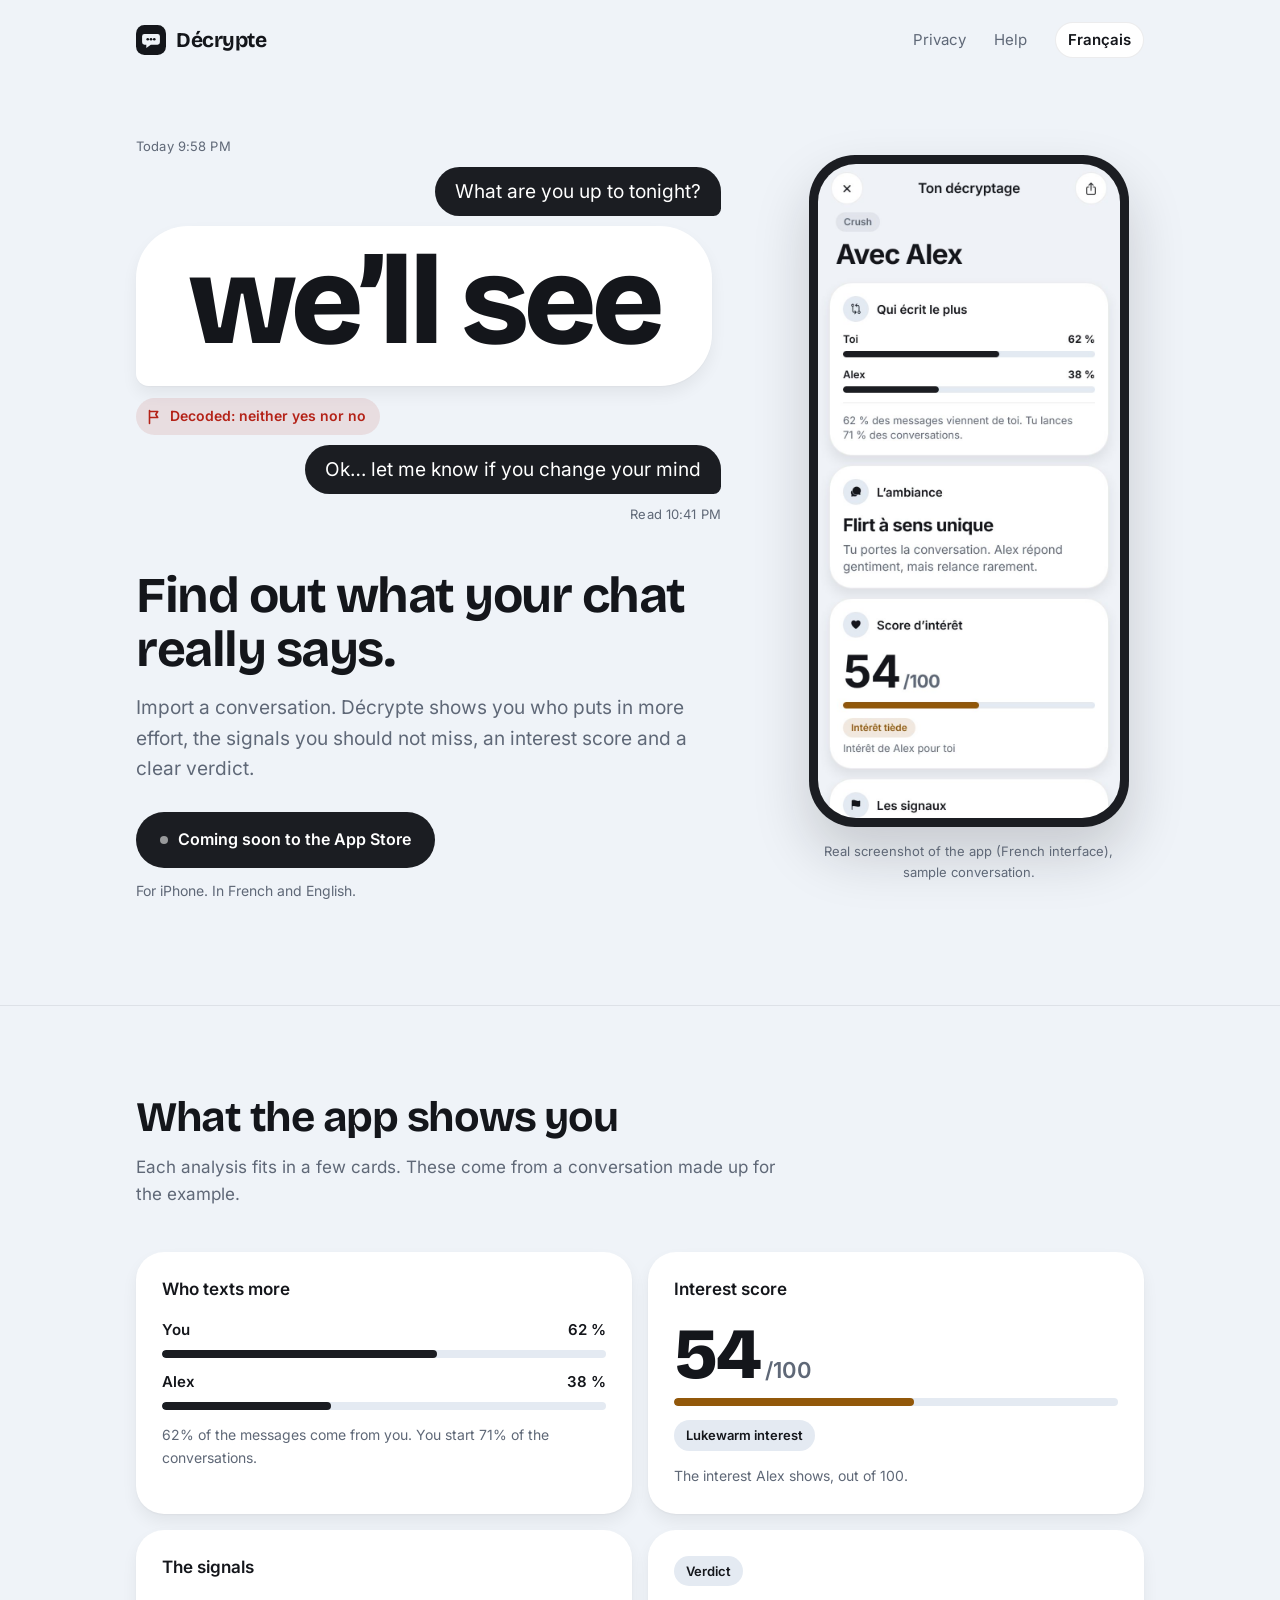
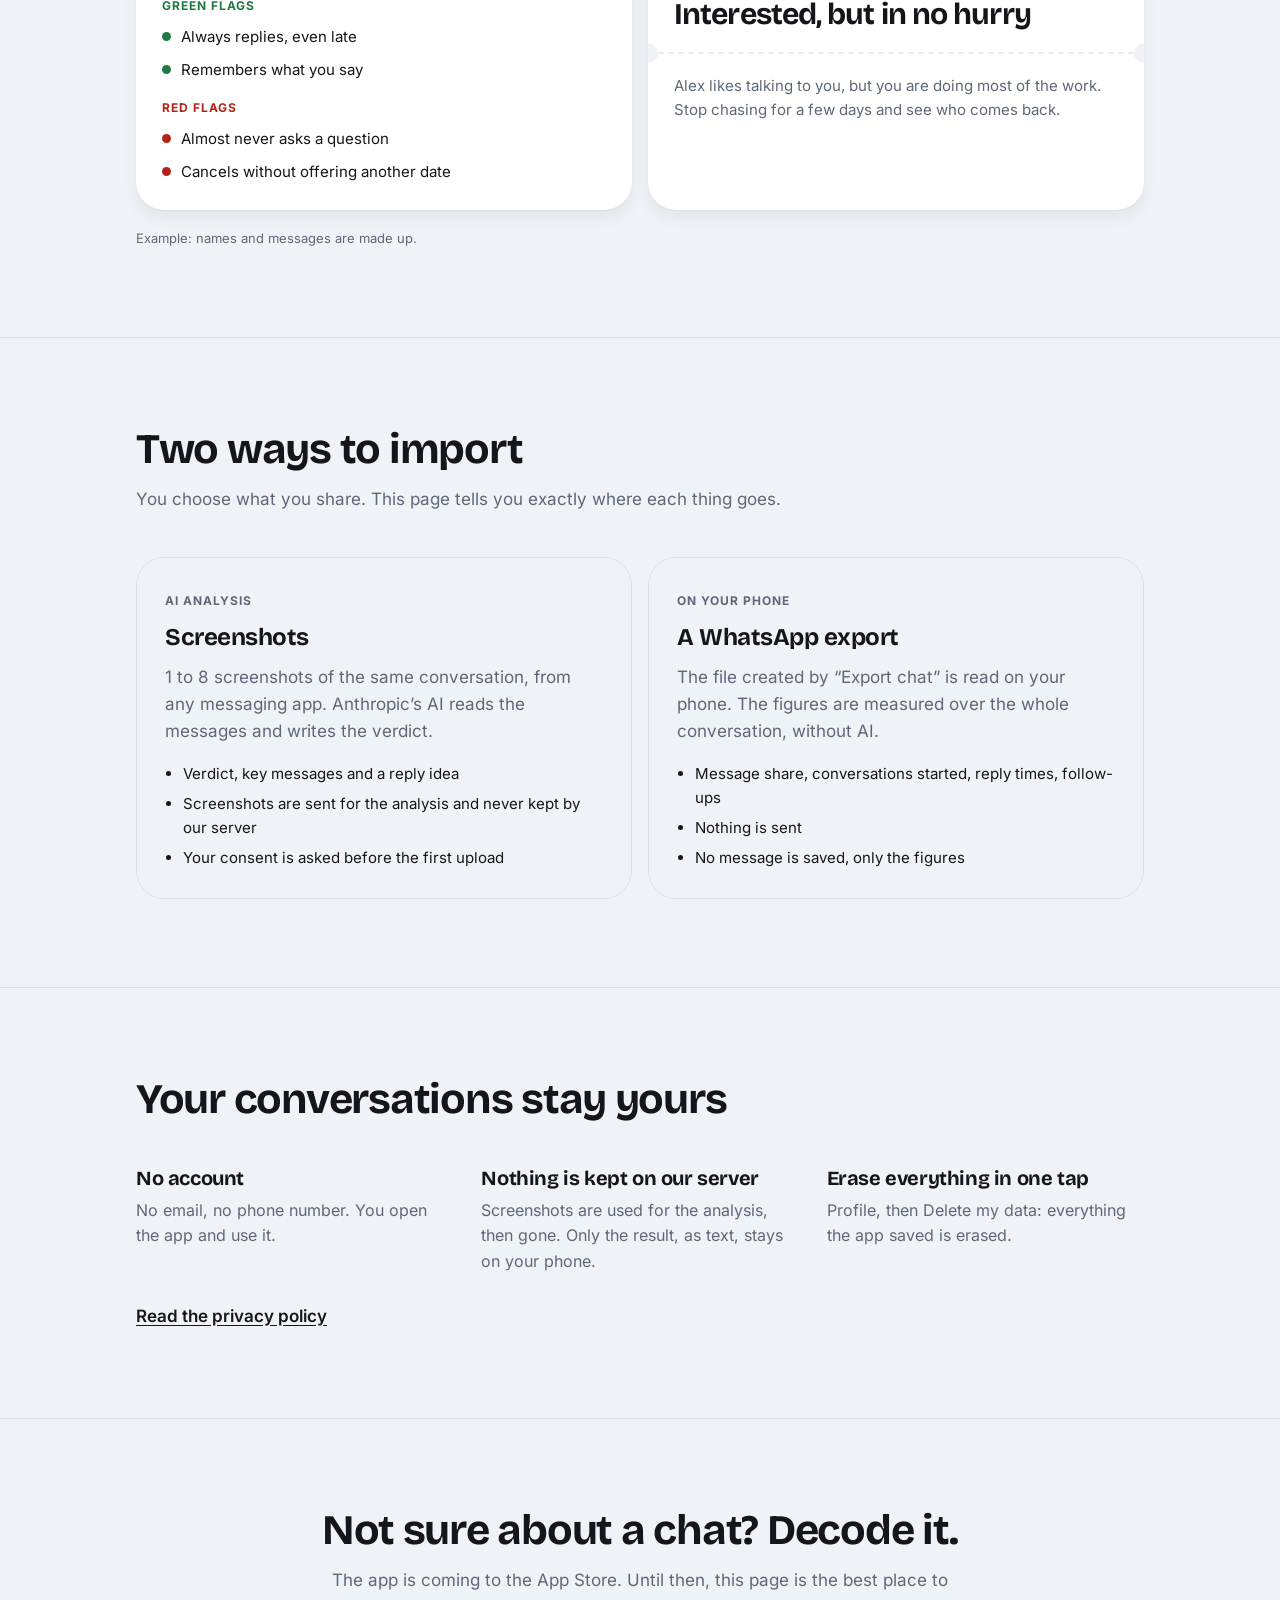
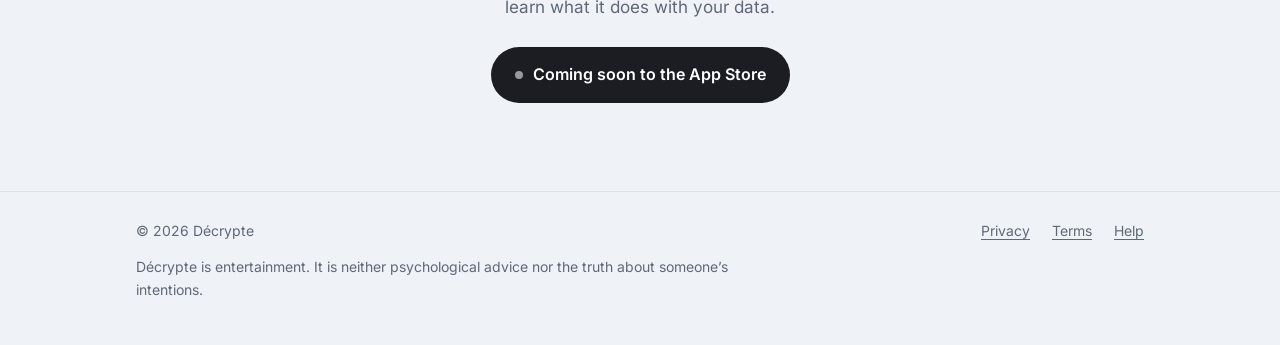
==== en/index.html @ 1b35c66e "Site de Décrypte : accueil, confidentialité, conditions et aide (français et anglais)" ====
<!doctype html>
<html lang="en">
<head>
<meta charset="utf-8">
<meta name="viewport" content="width=device-width, initial-scale=1">
<title>Décrypte · Find out what your chat really says</title>
<meta name="description" content="Décrypte analyzes a text conversation: who puts in more effort, the signals, an interest score and a verdict. Coming soon to the App Store.">
<meta name="theme-color" content="#eff3f8" media="(prefers-color-scheme: light)">
<meta name="theme-color" content="#0e1116" media="(prefers-color-scheme: dark)">
<meta property="og:title" content="Décrypte · Find out what your chat really says">
<meta property="og:description" content="Décrypte analyzes a text conversation: who puts in more effort, the signals, an interest score and a verdict. Coming soon to the App Store.">
<meta property="og:type" content="website">
<link rel="alternate" hreflang="fr" href="/">
<link rel="alternate" hreflang="en" href="/en">
<link rel="icon" href="/assets/favicon.svg" type="image/svg+xml">
<link rel="preload" href="/assets/fonts/bricolage-grotesque.woff2" as="font" type="font/woff2" crossorigin>
<link rel="stylesheet" href="/assets/site.css">
</head>
<body>
<header class="wrap top">
  <a class="brand" href="/en"><svg viewBox="0 0 32 32" aria-hidden="true"><rect width="32" height="32" rx="9" fill="currentColor"/><path d="M9 9.5h14a2.5 2.5 0 0 1 2.5 2.5v6.5A2.5 2.5 0 0 1 23 21h-7.2L11 24.6V21H9a2.5 2.5 0 0 1-2.5-2.5V12A2.5 2.5 0 0 1 9 9.5Z" fill="var(--bg)"/><circle cx="12.5" cy="15.25" r="1.4" fill="currentColor"/><circle cx="16" cy="15.25" r="1.4" fill="currentColor"/><circle cx="19.5" cy="15.25" r="1.4" fill="currentColor"/></svg>Décrypte</a>
  <nav class="top-links" aria-label="Home">
    <a class="hide-s" href="/en/privacy">Privacy</a>
    <a class="hide-s" href="/en/support">Help</a>
    <a class="lang" href="/" lang="fr">Français</a>
  </nav>
</header>
<main>
<div class="wrap hero">
  <div>
    <div class="thread" aria-hidden="true">
      <p class="stamp">Today 9:58 PM</p>
      <p class="bubble out">What are you up to tonight?</p>
      <p class="bubble in loud">we’ll see</p>
      <p class="decoded"><svg viewBox="0 0 16 16" aria-hidden="true"><path d="M3.5 1.5v13M3.5 2.5h8.2l-1.9 3 1.9 3H3.5" fill="none" stroke="currentColor" stroke-width="1.6" stroke-linecap="round" stroke-linejoin="round"/></svg>Decoded: neither yes nor no</p>
      <p class="bubble out">Ok… let me know if you change your mind</p>
      <p class="stamp read">Read 10:41 PM</p>
    </div>
    <h1>Find out what your chat really says.</h1>
    <p class="lede">Import a conversation. Décrypte shows you who puts in more effort, the signals you should not miss, an interest score and a clear verdict.</p>
    <p class="soon"><i></i>Coming soon to the App Store</p>
    <p class="soon-note">For iPhone. In French and English.</p>
  </div>
  <figure class="phone">
    <div class="phone-frame"><img src="/assets/app-resultat.jpg" width="750" height="1624" alt="Real screenshot of the app (French interface), sample conversation."></div>
    <figcaption>Real screenshot of the app (French interface), sample conversation.</figcaption>
  </figure>
</div>

<section class="band">
  <div class="wrap">
    <h2>What the app shows you</h2>
    <p class="intro">Each analysis fits in a few cards. These come from a conversation made up for the example.</p>
    <div class="cards">
      <article class="card">
        <h3>Who texts more</h3>
        <div class="bar"><span>You</span><span>62 %</span></div><div class="track"><b style="width:62%"></b></div>
        <div class="bar"><span>Alex</span><span>38 %</span></div><div class="track"><b style="width:38%"></b></div>
        <p class="small">62% of the messages come from you. You start 71% of the conversations.</p>
      </article>
      <article class="card">
        <h3>Interest score</h3>
        <p class="score">54<span> /100</span></p>
        <div class="track warm"><b style="width:54%"></b></div>
        <span class="pill">Lukewarm interest</span>
        <p class="small">The interest Alex shows, out of 100.</p>
      </article>
      <article class="card">
        <h3>The signals</h3>
        <p class="label g">Green flags</p>
        <ul class="flags"><li class="g">Always replies, even late</li><li class="g">Remembers what you say</li></ul>
        <p class="label r">Red flags</p>
        <ul class="flags"><li class="r">Almost never asks a question</li><li class="r">Cancels without offering another date</li></ul>
      </article>
      <article class="card ticket">
        <div class="ticket-top"><span class="pill" style="margin-top:0">Verdict</span><p class="verdict">Interested, but in no hurry</p></div>
        <div class="ticket-cut"></div>
        <p class="ticket-bottom">Alex likes talking to you, but you are doing most of the work. Stop chasing for a few days and see who comes back.</p>
      </article>
    </div>
    <p class="sample">Example: names and messages are made up.</p>
  </div>
</section>

<section class="band">
  <div class="wrap">
    <h2>Two ways to import</h2>
    <p class="intro">You choose what you share. This page tells you exactly where each thing goes.</p>
    <div class="ways"><article class="way"><span class="where">AI analysis</span><h3>Screenshots</h3><p>1 to 8 screenshots of the same conversation, from any messaging app. Anthropic’s AI reads the messages and writes the verdict.</p><ul><li>Verdict, key messages and a reply idea</li><li>Screenshots are sent for the analysis and never kept by our server</li><li>Your consent is asked before the first upload</li></ul></article><article class="way"><span class="where">On your phone</span><h3>A WhatsApp export</h3><p>The file created by “Export chat” is read on your phone. The figures are measured over the whole conversation, without AI.</p><ul><li>Message share, conversations started, reply times, follow-ups</li><li>Nothing is sent</li><li>No message is saved, only the figures</li></ul></article></div>
  </div>
</section>

<section class="band">
  <div class="wrap">
    <h2>Your conversations stay yours</h2>
    <div class="facts"><div><h3>No account</h3><p>No email, no phone number. You open the app and use it.</p></div><div><h3>Nothing is kept on our server</h3><p>Screenshots are used for the analysis, then gone. Only the result, as text, stays on your phone.</p></div><div><h3>Erase everything in one tap</h3><p>Profile, then Delete my data: everything the app saved is erased.</p></div></div>
    <a class="more" href="/en/privacy">Read the privacy policy</a>
  </div>
</section>

<section class="band closing">
  <div class="wrap">
    <h2>Not sure about a chat? Decode it.</h2>
    <p class="intro">The app is coming to the App Store. Until then, this page is the best place to learn what it does with your data.</p>
    <p class="soon"><i></i>Coming soon to the App Store</p>
  </div>
</section>
</main>
<footer class="foot">
  <div class="wrap">
    <div class="foot-row">
      <span>© 2026 Décrypte</span>
      <nav aria-label="Décrypte">
        <a href="/en/privacy">Privacy</a>
        <a href="/en/terms">Terms</a>
        <a href="/en/support">Help</a>
      </nav>
    </div>
    <p class="fine">Décrypte is entertainment. It is neither psychological advice nor the truth about someone’s intentions.</p>
  </div>
</footer>
</body>
</html>
---- assets/site.css ----
/* Site de Décrypte. Couleurs et rayons repris du thème de l’app (« Brume claire », src/theme.ts). */
@font-face {
  font-family: "Bricolage Grotesque";
  src: url("/assets/fonts/bricolage-grotesque.woff2") format("woff2");
  font-weight: 200 800;
  font-display: swap;
}
@font-face {
  font-family: "Inter";
  src: url("/assets/fonts/inter.woff2") format("woff2");
  font-weight: 100 900;
  font-display: swap;
}

:root {
  --bg: #eff3f8;
  --surface: #ffffff;
  --raised: #e4eaf2;
  --ink: #14161b;
  --muted: #5f6877;
  --line: rgba(20, 22, 27, 0.08);
  --accent: #1b1d22;
  --on-accent: #ffffff;
  --green: #1f7a45;
  --red: #b42318;
  --red-soft: rgba(180, 35, 24, 0.1);
  --warn: #92580a;
  --shadow: 0 8px 16px rgba(0, 0, 0, 0.06), 0 1px 2px rgba(0, 0, 0, 0.04);
  --shadow-float: 0 28px 56px rgba(20, 22, 27, 0.18);
  --display: "Bricolage Grotesque", "Inter", system-ui, sans-serif;
  --body: "Inter", system-ui, -apple-system, "Segoe UI", sans-serif;
  --gutter: clamp(20px, 5vw, 56px);
  color-scheme: light dark;
}
@media (prefers-color-scheme: dark) {
  :root {
    --bg: #0e1116;
    --surface: #171b22;
    --raised: #212630;
    --ink: #f1f4f9;
    --muted: #9aa3b2;
    --line: rgba(241, 244, 249, 0.1);
    --accent: #f1f4f9;
    --on-accent: #0e1116;
    --green: #6fd09a;
    --red: #f4897b;
    --red-soft: rgba(244, 137, 123, 0.14);
    --warn: #e8b866;
    --shadow: 0 8px 16px rgba(0, 0, 0, 0.3);
    --shadow-float: 0 28px 56px rgba(0, 0, 0, 0.5);
  }
}

* { box-sizing: border-box; }
html { -webkit-text-size-adjust: 100%; scroll-behavior: smooth; }
body {
  margin: 0;
  background: var(--bg);
  color: var(--ink);
  font: 400 17px/1.6 var(--body);
  -webkit-font-smoothing: antialiased;
}
img { max-width: 100%; display: block; }
a { color: inherit; text-underline-offset: 3px; }
a:focus-visible, .lang:focus-visible { outline: 2px solid var(--ink); outline-offset: 3px; border-radius: 6px; }
h1, h2, h3, p { margin: 0; }

.wrap { max-width: 1120px; margin: 0 auto; padding: 0 var(--gutter); }

/* ---------- barre du haut ---------- */
.top { display: flex; align-items: center; justify-content: space-between; gap: 16px; padding-block: 22px; }
.brand { display: inline-flex; align-items: center; gap: 10px; text-decoration: none; font: 700 21px/1 var(--display); letter-spacing: -0.02em; }
.brand svg { width: 30px; height: 30px; }
.top-links { display: flex; align-items: center; gap: clamp(12px, 3vw, 28px); font-size: 15px; color: var(--muted); }
.top-links a { text-decoration: none; }
.top-links a:hover { color: var(--ink); }
.lang { border: 1px solid var(--line); border-radius: 999px; padding: 5px 12px; font-weight: 600; color: var(--ink); background: var(--surface); }
@media (max-width: 560px) { .top-links .hide-s { display: none; } }

/* ---------- ouverture : un fil de messages ---------- */
.hero { display: grid; gap: clamp(32px, 6vw, 72px); align-items: center; padding-block: clamp(24px, 5vw, 56px) clamp(56px, 8vw, 104px); }
@media (min-width: 900px) { .hero { grid-template-columns: minmax(0, 1.25fr) minmax(0, 0.75fr); } }

.thread { display: grid; gap: 10px; margin-bottom: clamp(28px, 4vw, 44px); }
.stamp { font-size: 13px; color: var(--muted); letter-spacing: 0.01em; }
.bubble { max-width: 100%; width: fit-content; padding: 12px 20px; border-radius: 26px; font-size: clamp(16px, 2vw, 19px); line-height: 1.35; }
.bubble.out { justify-self: end; background: var(--accent); color: var(--on-accent); border-bottom-right-radius: 8px; }
.bubble.in { background: var(--surface); box-shadow: var(--shadow); border-bottom-left-radius: 8px; }
/* Le message qui pose question, en très grand : c’est lui qu’on décrypte. */
.bubble.loud {
  padding: 0.14em 0.42em 0.2em;
  border-radius: 0.42em;
  border-bottom-left-radius: 0.1em;
  font: 800 clamp(60px, 10.5vw, 124px) / 0.95 var(--display);
  white-space: nowrap;
  letter-spacing: -0.045em;
}
.decoded { display: inline-flex; align-items: center; gap: 8px; width: fit-content; margin-top: 2px; padding: 7px 14px 7px 10px; border-radius: 999px; background: var(--red-soft); color: var(--red); font-size: 14px; font-weight: 600; }
.decoded svg { width: 16px; height: 16px; flex: none; }
.read { justify-self: end; }

.hero h1 { font: 700 clamp(30px, 4.4vw, 50px) / 1.08 var(--display); letter-spacing: -0.03em; max-width: 15em; }
.lede { margin-top: 16px; max-width: 34em; color: var(--muted); font-size: clamp(17px, 1.6vw, 19px); }
.soon { display: inline-flex; align-items: center; gap: 10px; margin-top: 28px; padding: 15px 24px; border-radius: 999px; background: var(--accent); color: var(--on-accent); font-weight: 600; font-size: 16px; }
.soon i { width: 8px; height: 8px; border-radius: 50%; background: currentColor; opacity: 0.55; }
.soon-note { margin-top: 12px; font-size: 14px; color: var(--muted); }

.phone { justify-self: center; width: min(100%, 320px); margin: 0; }
.phone-frame { padding: 9px; border-radius: 46px; background: var(--accent); box-shadow: var(--shadow-float); }
.phone-frame img { border-radius: 38px; width: 100%; height: auto; }
.phone figcaption { margin-top: 14px; text-align: center; font-size: 13px; color: var(--muted); }

/* Apparition du fil, une seule fois, au chargement. */
@media (prefers-reduced-motion: no-preference) {
  .thread > * { opacity: 0; transform: translateY(10px); animation: rise 0.5s cubic-bezier(0.2, 0.7, 0.2, 1) forwards; }
  .thread > :nth-child(2) { animation-delay: 0.15s; }
  .thread > :nth-child(3) { animation-delay: 0.55s; }
  .thread > :nth-child(4) { animation-delay: 1.25s; }
  .thread > :nth-child(5) { animation-delay: 1.7s; }
  .thread > :nth-child(6) { animation-delay: 1.85s; }
  @keyframes rise { to { opacity: 1; transform: none; } }
}

/* ---------- sections ---------- */
.band { padding: clamp(48px, 7vw, 88px) 0; border-top: 1px solid var(--line); }
.band h2 { font: 700 clamp(28px, 3.6vw, 42px) / 1.1 var(--display); letter-spacing: -0.03em; max-width: 18em; }
.band .intro { margin-top: 14px; max-width: 38em; color: var(--muted); }

.cards { display: grid; gap: 16px; margin-top: clamp(28px, 4vw, 44px); }
@media (min-width: 720px) { .cards { grid-template-columns: repeat(2, minmax(0, 1fr)); } }
.card { background: var(--surface); border-radius: 28px; padding: 26px; box-shadow: var(--shadow); }
.card h3 { font: 600 17px/1.3 var(--body); margin-bottom: 18px; }
.card .small { margin-top: 14px; font-size: 14px; color: var(--muted); }

.bar { display: flex; justify-content: space-between; font-size: 15px; font-weight: 600; margin-top: 12px; }
.track { height: 8px; margin-top: 8px; border-radius: 999px; background: var(--raised); overflow: hidden; }
.track b { display: block; height: 100%; border-radius: 999px; background: var(--accent); }
.track.warm b { background: var(--warn); }

.score { font: 800 72px/1 var(--display); letter-spacing: -0.04em; }
.score span { font: 600 22px/1 var(--body); color: var(--muted); letter-spacing: 0; }
.pill { display: inline-block; margin-top: 14px; padding: 5px 12px; border-radius: 999px; background: var(--raised); font-size: 13px; font-weight: 600; }

.flags { list-style: none; margin: 0; padding: 0; display: grid; gap: 9px; font-size: 15px; }
.flags li { display: flex; gap: 10px; align-items: baseline; }
.flags li::before { content: ""; flex: none; width: 9px; height: 9px; border-radius: 50%; transform: translateY(-1px); }
.flags .g::before { background: var(--green); }
.flags .r::before { background: var(--red); }
.label { margin: 16px 0 10px; font-size: 12px; font-weight: 700; letter-spacing: 0.08em; text-transform: uppercase; }
.label.g { color: var(--green); margin-top: 0; }
.label.r { color: var(--red); }

/* La carte verdict de l’app : un billet découpé par une perforation. */
.ticket { position: relative; padding: 0; overflow: hidden; }
.ticket-top { padding: 26px 26px 20px; }
.ticket-top .verdict { font: 700 clamp(24px, 2.6vw, 30px) / 1.12 var(--display); letter-spacing: -0.03em; margin-top: 12px; }
.ticket-cut { position: relative; border-top: 2px dashed var(--line); }
.ticket-cut::before, .ticket-cut::after { content: ""; position: absolute; top: -11px; width: 20px; height: 20px; border-radius: 50%; background: var(--bg); }
.ticket-cut::before { left: -10px; }
.ticket-cut::after { right: -10px; }
.ticket-bottom { padding: 20px 26px 26px; color: var(--muted); font-size: 15px; }
.sample { margin-top: 18px; font-size: 13px; color: var(--muted); }

.ways { display: grid; gap: 16px; margin-top: clamp(28px, 4vw, 44px); }
@media (min-width: 720px) { .ways { grid-template-columns: repeat(2, minmax(0, 1fr)); } }
.way { border: 1px solid var(--line); border-radius: 28px; padding: 28px; }
.way h3 { font: 700 24px/1.15 var(--display); letter-spacing: -0.02em; }
.way .where { display: inline-block; margin-bottom: 14px; font-size: 12px; font-weight: 700; letter-spacing: 0.08em; text-transform: uppercase; color: var(--muted); }
.way p { margin-top: 12px; color: var(--muted); }
.way ul { margin: 16px 0 0; padding: 0 0 0 18px; display: grid; gap: 6px; font-size: 15px; }

.facts { display: grid; gap: 28px; margin-top: clamp(28px, 4vw, 44px); }
@media (min-width: 720px) { .facts { grid-template-columns: repeat(3, minmax(0, 1fr)); } }
.facts h3 { font: 700 20px/1.2 var(--display); letter-spacing: -0.02em; }
.facts p { margin-top: 8px; color: var(--muted); font-size: 16px; }
.more { display: inline-block; margin-top: 28px; font-weight: 600; }

.closing { text-align: center; }
.closing h2 { margin: 0 auto; }
.closing .soon { margin-top: 26px; }
.closing .intro { margin-left: auto; margin-right: auto; }

/* ---------- pied de page ---------- */
.foot { border-top: 1px solid var(--line); padding: 28px 0 44px; font-size: 14px; color: var(--muted); }
.foot-row { display: flex; flex-wrap: wrap; gap: 10px 24px; align-items: center; justify-content: space-between; }
.foot nav { display: flex; flex-wrap: wrap; gap: 8px 22px; }
.foot .fine { margin-top: 14px; max-width: 46em; }

/* ---------- pages de texte (confidentialité, conditions, aide) ---------- */
.doc { max-width: 720px; padding: clamp(24px, 5vw, 56px) 0 clamp(56px, 8vw, 96px); }
.doc h1 { font: 700 clamp(36px, 6vw, 60px) / 1.02 var(--display); letter-spacing: -0.035em; }
.doc .updated { margin-top: 14px; font-size: 14px; color: var(--muted); }
.doc section { margin-top: 36px; }
.doc h2 { font: 700 22px/1.25 var(--display); letter-spacing: -0.02em; }
.doc section p { margin-top: 10px; color: var(--muted); }
.doc section p a { color: var(--ink); font-weight: 600; }
.doc ol { margin: 10px 0 0; padding-left: 22px; color: var(--muted); display: grid; gap: 4px; }
.back { display: inline-block; margin-top: 44px; font-weight: 600; }
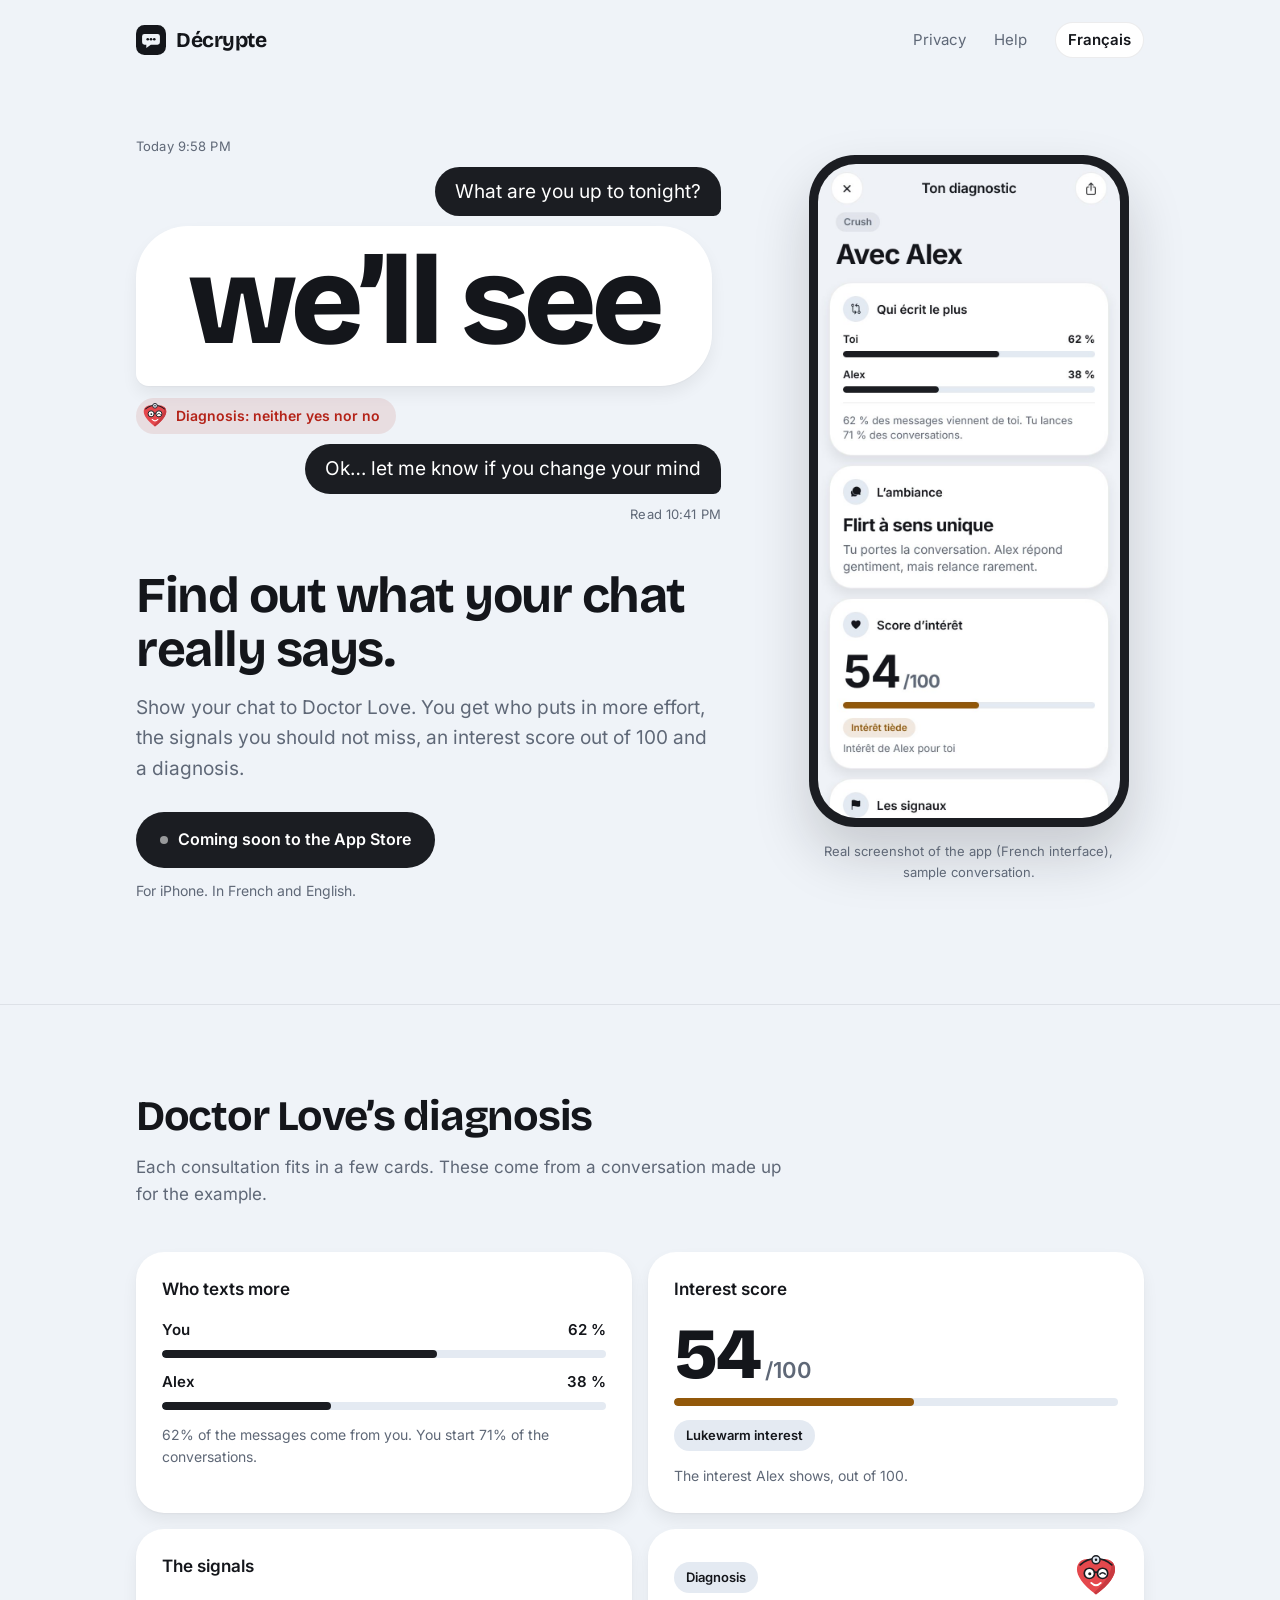
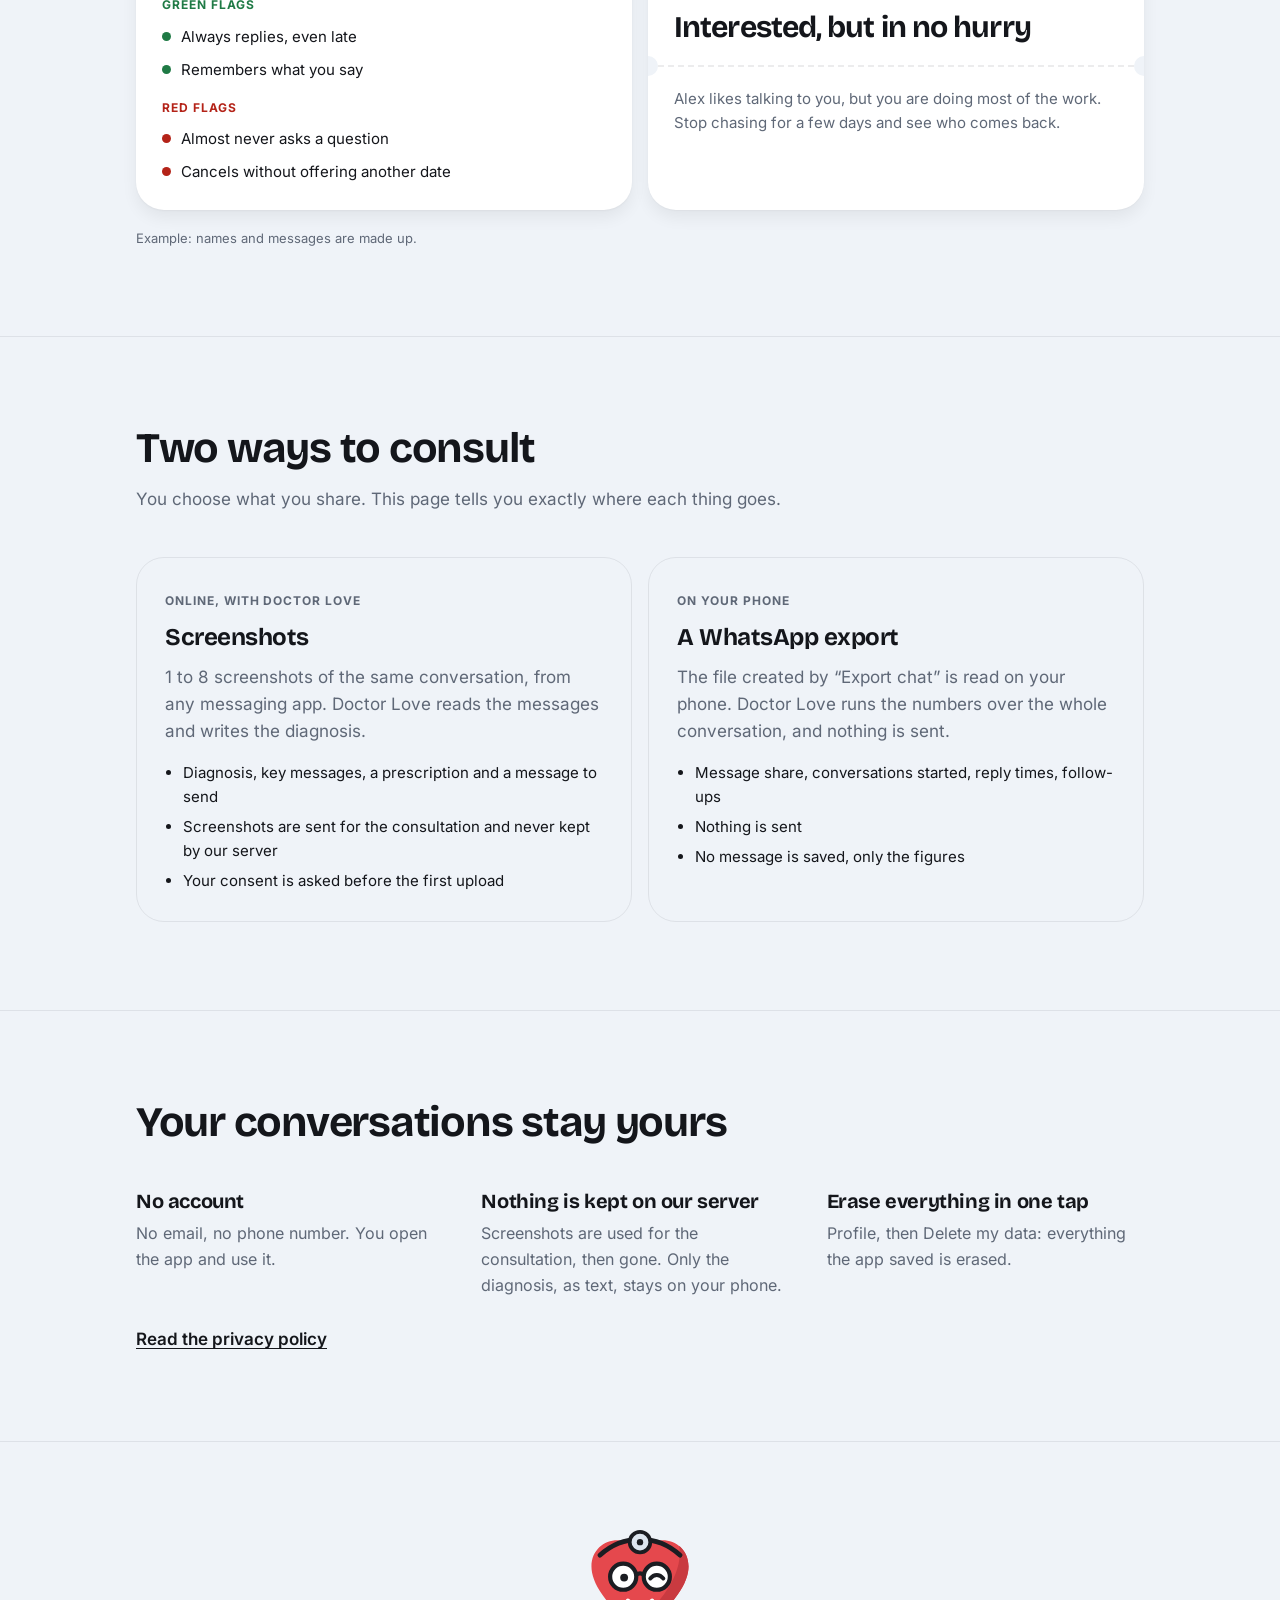
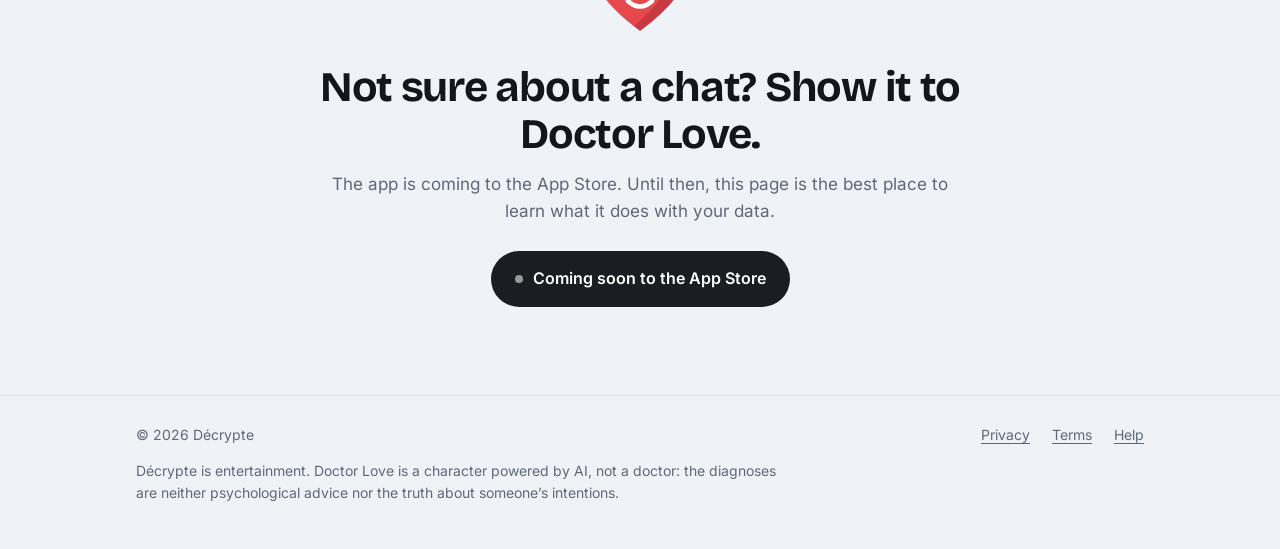
==== commit 9444f6b2: "Docteur Love arrive sur le site : accueil, carte diagnostic et textes" ====
--- a/en/index.html
+++ b/en/index.html
@@ -4,11 +4,11 @@
 <meta charset="utf-8">
 <meta name="viewport" content="width=device-width, initial-scale=1">
 <title>Décrypte · Find out what your chat really says</title>
-<meta name="description" content="Décrypte analyzes a text conversation: who puts in more effort, the signals, an interest score and a verdict. Coming soon to the App Store.">
+<meta name="description" content="Show your chat to Doctor Love: who puts in more effort, the signals, an interest score and a diagnosis. Coming soon to the App Store.">
 <meta name="theme-color" content="#eff3f8" media="(prefers-color-scheme: light)">
 <meta name="theme-color" content="#0e1116" media="(prefers-color-scheme: dark)">
 <meta property="og:title" content="Décrypte · Find out what your chat really says">
-<meta property="og:description" content="Décrypte analyzes a text conversation: who puts in more effort, the signals, an interest score and a verdict. Coming soon to the App Store.">
+<meta property="og:description" content="Show your chat to Doctor Love: who puts in more effort, the signals, an interest score and a diagnosis. Coming soon to the App Store.">
 <meta property="og:type" content="website">
 <link rel="alternate" hreflang="fr" href="/">
 <link rel="alternate" hreflang="en" href="/en">
@@ -32,12 +32,12 @@
       <p class="stamp">Today 9:58 PM</p>
       <p class="bubble out">What are you up to tonight?</p>
       <p class="bubble in loud">we’ll see</p>
-      <p class="decoded"><svg viewBox="0 0 16 16" aria-hidden="true"><path d="M3.5 1.5v13M3.5 2.5h8.2l-1.9 3 1.9 3H3.5" fill="none" stroke="currentColor" stroke-width="1.6" stroke-linecap="round" stroke-linejoin="round"/></svg>Decoded: neither yes nor no</p>
+      <p class="decoded"><img src="/assets/doctor-love.svg" width="26" height="26" alt="">Diagnosis: neither yes nor no</p>
       <p class="bubble out">Ok… let me know if you change your mind</p>
       <p class="stamp read">Read 10:41 PM</p>
     </div>
     <h1>Find out what your chat really says.</h1>
-    <p class="lede">Import a conversation. Décrypte shows you who puts in more effort, the signals you should not miss, an interest score and a clear verdict.</p>
+    <p class="lede">Show your chat to Doctor Love. You get who puts in more effort, the signals you should not miss, an interest score out of 100 and a diagnosis.</p>
     <p class="soon"><i></i>Coming soon to the App Store</p>
     <p class="soon-note">For iPhone. In French and English.</p>
   </div>
@@ -49,8 +49,8 @@
 
 <section class="band">
   <div class="wrap">
-    <h2>What the app shows you</h2>
-    <p class="intro">Each analysis fits in a few cards. These come from a conversation made up for the example.</p>
+    <h2>Doctor Love’s diagnosis</h2>
+    <p class="intro">Each consultation fits in a few cards. These come from a conversation made up for the example.</p>
     <div class="cards">
       <article class="card">
         <h3>Who texts more</h3>
@@ -73,7 +73,7 @@
         <ul class="flags"><li class="r">Almost never asks a question</li><li class="r">Cancels without offering another date</li></ul>
       </article>
       <article class="card ticket">
-        <div class="ticket-top"><span class="pill" style="margin-top:0">Verdict</span><p class="verdict">Interested, but in no hurry</p></div>
+        <div class="ticket-top"><div class="ticket-head"><span class="pill" style="margin-top:0">Diagnosis</span><img src="/assets/doctor-love.svg" width="44" height="44" alt=""></div><p class="verdict">Interested, but in no hurry</p></div>
         <div class="ticket-cut"></div>
         <p class="ticket-bottom">Alex likes talking to you, but you are doing most of the work. Stop chasing for a few days and see who comes back.</p>
       </article>
@@ -84,23 +84,24 @@
 
 <section class="band">
   <div class="wrap">
-    <h2>Two ways to import</h2>
+    <h2>Two ways to consult</h2>
     <p class="intro">You choose what you share. This page tells you exactly where each thing goes.</p>
-    <div class="ways"><article class="way"><span class="where">AI analysis</span><h3>Screenshots</h3><p>1 to 8 screenshots of the same conversation, from any messaging app. Anthropic’s AI reads the messages and writes the verdict.</p><ul><li>Verdict, key messages and a reply idea</li><li>Screenshots are sent for the analysis and never kept by our server</li><li>Your consent is asked before the first upload</li></ul></article><article class="way"><span class="where">On your phone</span><h3>A WhatsApp export</h3><p>The file created by “Export chat” is read on your phone. The figures are measured over the whole conversation, without AI.</p><ul><li>Message share, conversations started, reply times, follow-ups</li><li>Nothing is sent</li><li>No message is saved, only the figures</li></ul></article></div>
+    <div class="ways"><article class="way"><span class="where">Online, with Doctor Love</span><h3>Screenshots</h3><p>1 to 8 screenshots of the same conversation, from any messaging app. Doctor Love reads the messages and writes the diagnosis.</p><ul><li>Diagnosis, key messages, a prescription and a message to send</li><li>Screenshots are sent for the consultation and never kept by our server</li><li>Your consent is asked before the first upload</li></ul></article><article class="way"><span class="where">On your phone</span><h3>A WhatsApp export</h3><p>The file created by “Export chat” is read on your phone. Doctor Love runs the numbers over the whole conversation, and nothing is sent.</p><ul><li>Message share, conversations started, reply times, follow-ups</li><li>Nothing is sent</li><li>No message is saved, only the figures</li></ul></article></div>
   </div>
 </section>
 
 <section class="band">
   <div class="wrap">
     <h2>Your conversations stay yours</h2>
-    <div class="facts"><div><h3>No account</h3><p>No email, no phone number. You open the app and use it.</p></div><div><h3>Nothing is kept on our server</h3><p>Screenshots are used for the analysis, then gone. Only the result, as text, stays on your phone.</p></div><div><h3>Erase everything in one tap</h3><p>Profile, then Delete my data: everything the app saved is erased.</p></div></div>
+    <div class="facts"><div><h3>No account</h3><p>No email, no phone number. You open the app and use it.</p></div><div><h3>Nothing is kept on our server</h3><p>Screenshots are used for the consultation, then gone. Only the diagnosis, as text, stays on your phone.</p></div><div><h3>Erase everything in one tap</h3><p>Profile, then Delete my data: everything the app saved is erased.</p></div></div>
     <a class="more" href="/en/privacy">Read the privacy policy</a>
   </div>
 </section>
 
 <section class="band closing">
   <div class="wrap">
-    <h2>Not sure about a chat? Decode it.</h2>
+    <img class="closing-doc" src="/assets/doctor-love.svg" width="112" height="112" alt="Doctor Love">
+    <h2>Not sure about a chat? Show it to Doctor Love.</h2>
     <p class="intro">The app is coming to the App Store. Until then, this page is the best place to learn what it does with your data.</p>
     <p class="soon"><i></i>Coming soon to the App Store</p>
   </div>
@@ -116,7 +117,7 @@
         <a href="/en/support">Help</a>
       </nav>
     </div>
-    <p class="fine">Décrypte is entertainment. It is neither psychological advice nor the truth about someone’s intentions.</p>
+    <p class="fine">Décrypte is entertainment. Doctor Love is a character powered by AI, not a doctor: the diagnoses are neither psychological advice nor the truth about someone’s intentions.</p>
   </div>
 </footer>
 </body>
--- a/assets/site.css
+++ b/assets/site.css
@@ -95,8 +95,8 @@
   white-space: nowrap;
   letter-spacing: -0.045em;
 }
-.decoded { display: inline-flex; align-items: center; gap: 8px; width: fit-content; margin-top: 2px; padding: 7px 14px 7px 10px; border-radius: 999px; background: var(--red-soft); color: var(--red); font-size: 14px; font-weight: 600; }
-.decoded svg { width: 16px; height: 16px; flex: none; }
+.decoded { display: inline-flex; align-items: center; gap: 8px; width: fit-content; margin-top: 2px; padding: 5px 16px 5px 6px; border-radius: 999px; background: var(--red-soft); color: var(--red); font-size: 14px; font-weight: 600; }
+.decoded img { width: 26px; height: 26px; flex: none; }
 .read { justify-self: end; }
 
 .hero h1 { font: 700 clamp(30px, 4.4vw, 50px) / 1.08 var(--display); letter-spacing: -0.03em; max-width: 15em; }
@@ -153,6 +153,8 @@
 /* La carte verdict de l’app : un billet découpé par une perforation. */
 .ticket { position: relative; padding: 0; overflow: hidden; }
 .ticket-top { padding: 26px 26px 20px; }
+.ticket-head { display: flex; align-items: center; justify-content: space-between; }
+.ticket-head img { width: 44px; height: 44px; }
 .ticket-top .verdict { font: 700 clamp(24px, 2.6vw, 30px) / 1.12 var(--display); letter-spacing: -0.03em; margin-top: 12px; }
 .ticket-cut { position: relative; border-top: 2px dashed var(--line); }
 .ticket-cut::before, .ticket-cut::after { content: ""; position: absolute; top: -11px; width: 20px; height: 20px; border-radius: 50%; background: var(--bg); }
@@ -177,6 +179,7 @@
 
 .closing { text-align: center; }
 .closing h2 { margin: 0 auto; }
+.closing-doc { margin: 0 auto 22px; width: 112px; height: 112px; }
 .closing .soon { margin-top: 26px; }
 .closing .intro { margin-left: auto; margin-right: auto; }
 
